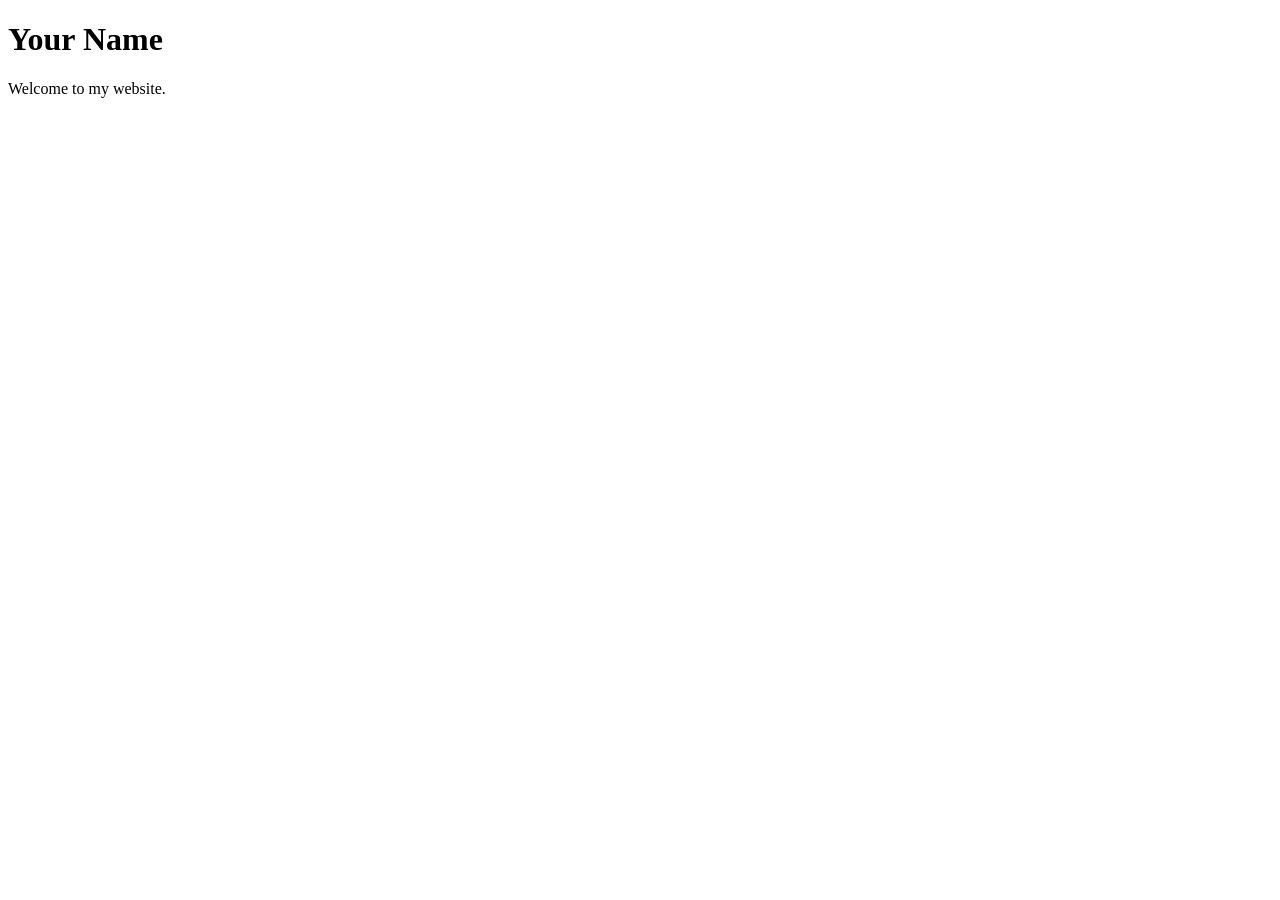
==== index.html @ 4a32dfa7 "Create initial homepage" ====
<!DOCTYPE html>
<html lang="en">
<head>
  <meta charset="UTF-8">
  <meta name="viewport" content="width=device-width, initial-scale=1.0">
  <title>Your Name</title>
</head>
<body>
  <h1>Your Name</h1>
  <p>Welcome to my website.</p>
</body>
</html>
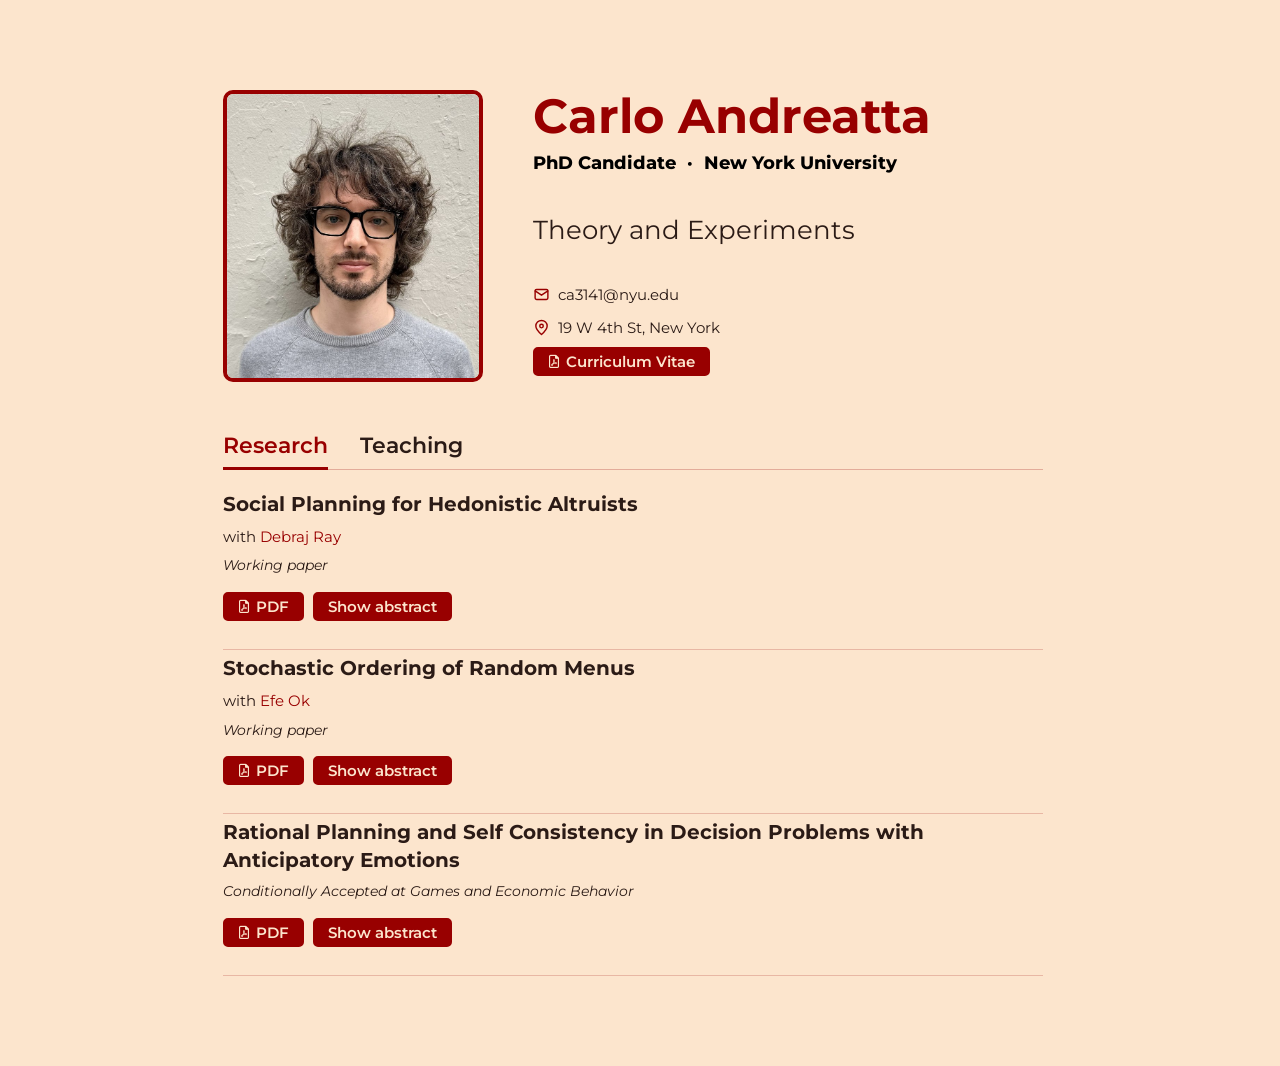
==== commit 553140fc: "Build personal website" ====
--- a/index.html
+++ b/index.html
@@ -1,12 +1,278 @@
 <!DOCTYPE html>
 <html lang="en">
+<link rel="preconnect" href="https://fonts.googleapis.com">
+<link rel="preconnect" href="https://fonts.gstatic.com" crossorigin>
+<link href="https://fonts.googleapis.com/css2?family=Montserrat:wght@400;500;600;700&display=swap" rel="stylesheet">
+<link rel="stylesheet" href="style.css">
+
 <head>
+  <link rel="stylesheet" href="https://cdnjs.cloudflare.com/ajax/libs/font-awesome/6.0.0/css/all.min.css">
   <meta charset="UTF-8">
   <meta name="viewport" content="width=device-width, initial-scale=1.0">
   <title>Your Name</title>
 </head>
+
 <body>
-  <h1>Your Name</h1>
-  <p>Welcome to my website.</p>
+  <main class="page">
+    <section class="intro">
+      <img class="profile-photo" src="assets/profile/profile-720.jpeg" alt="Portrait of Your Name">
+
+      <div class="intro-text">
+        <h1>Carlo Andreatta</h1>
+
+        <p class="subtitle">
+          PhD Candidate <span class="separator">·</span> New York University
+        </p>
+
+        <p class="tagline">
+          Theory and Experiments
+        </p>
+
+        <p class="contact-line">
+          <svg class="text-icon" viewBox="0 0 24 24" aria-hidden="true">
+            <rect x="3" y="5" width="18" height="14" rx="2"></rect>
+            <path d="M3 7l9 6 9-6"></path>
+          </svg>
+
+          ca3141@nyu.edu
+        </p>
+
+        <p class="contact-line">
+          <svg class="text-icon" viewBox="0 0 24 24" aria-hidden="true">
+            <path d="M20 10c0 5-8 12-8 12S4 15 4 10a8 8 0 1 1 16 0z"></path>
+            <circle cx="12" cy="10" r="2.5"></circle>
+          </svg>
+
+          19 W 4th St, New York
+        <div class="buttons">
+          <a class="button" href="assets/profile/CV.pdf" target="_blank">
+            <i class="fa-regular fa-file-pdf" aria-hidden="true"></i>
+            <span>Curriculum Vitae</span>
+          </a>
+
+        </div>
+      </div>
+
+
+    </section>
+    <nav class="tabs" aria-label="Page sections">
+      <button type="button" class="tab-button active" data-tab="research">
+        Research
+      </button>
+
+      <button type="button" class="tab-button" data-tab="teaching">
+        Teaching
+      </button>
+
+
+    </nav>
+
+    <section class="tab-panel active" id="research">
+
+      <article class="research-item">
+        <h3 class="paper-title">
+          Social Planning for Hedonistic Altruists
+        </h3>
+
+        <p class="paper-authors">
+          with
+          <a href="https://debrajray.com/" target="_blank" rel="noopener">
+            Debraj Ray
+          </a>
+        </p>
+
+        <p class="paper-status">
+          Working paper
+        </p>
+
+        <div class="paper-actions">
+          <a class="button" href="assets/papers/AndreattaRayHedonistic.pdf" target="_blank" rel="noopener">
+            <i class="fa-regular fa-file-pdf" aria-hidden="true"></i>
+            <span>PDF</span>
+          </a>
+
+          <button type="button" class="button research-toggle">
+            Show abstract
+          </button>
+        </div>
+
+        <div class="research-extra" hidden>
+          <p>
+            We study the welfare consequences of social planning for citizens who display hedonistic altruism towards
+            the next generation. A social planner must effectively be more patient than its citizens, even if
+            <em>every</em> citizen has the same discount factor, but the planner also exhibit time inconsistency and has
+            systematic future bias. We presume that successive generations of planners cannot bind one another to a
+            course of action. Our main result states that every equilibrium policy with positive consumption that is
+            nondecreasing in initial output must be either <em>fully</em> Pareto optimal, or "consumption inefficient"
+            in the sense of Malinvaud (1953) and Phelps (1962, 1965). Moreover, we provide sufficient conditions for
+            either outcome to occur.
+          </p>
+        </div>
+
+      </article>
+
+      <article class="research-item">
+        <h3 class="paper-title">
+          Stochastic Ordering of Random Menus
+        </h3>
+
+        <p class="paper-authors">
+          with
+          <a href="https://sites.google.com/a/nyu.edu/efeok/" target="_blank" rel="noopener">
+            Efe Ok
+          </a>
+        </p>
+
+        <p class="paper-status">
+          Working paper
+        </p>
+
+        <div class="paper-actions">
+          <a class="button" href="assets/papers/AndreattaOkStochastic.pdf" target="_blank" rel="noopener">
+            <i class="fa-regular fa-file-pdf" aria-hidden="true"></i>
+            <span>PDF</span>
+          </a>
+          <button type="button" class="button research-toggle">
+            Show abstract
+          </button>
+        </div>
+
+        <div class="research-extra" hidden>
+          <p>
+            We introduce a notion of first-order stochastic dominance for random feasible sets (= menus) in a suitably
+            ordered alternative space, by using indirect (Bernoulli) utilities. This notion generalizes the classical
+            stochastic ordering of random variables, and enjoys similar characterizations and properties, albeit, now in
+            terms of the Choquet integral instead of the Lebesgue integral. We provide several illustrations that
+            demonstrate how our ordering may be used in economic contexts. In particular, we examine how one may use
+            this ordering to make monotone comparative statics in the context of random budget sets, cores of random
+            cooperative games, choice correspondences on random menus, and ex ante profit maximization. We derive
+            various characterizations and properties of our stochastic ordering.
+          </p>
+        </div>
+
+      </article>
+
+      <article class="research-item">
+        <h3 class="paper-title">
+          Rational Planning and Self Consistency in Decision Problems with Anticipatory Emotions
+        </h3>
+
+
+        <p class="paper-status">
+          Conditionally Accepted at Games and Economic Behavior
+        </p>
+
+        <div class="paper-actions">
+          <a class="button" href="assets/papers/AndreattaPlanning.pdf" target="_blank" rel="noopener">
+            <i class="fa-regular fa-file-pdf" aria-hidden="true"></i>
+            <span>PDF</span>
+          </a>
+
+          <button type="button" class="button research-toggle">
+            Show abstract
+          </button>
+        </div>
+
+        <div class="research-extra" hidden>
+          <p>
+            Belief-dependent preferences capture psychological motivations such as emotions and image concerns. To
+            manage certain emotions, some agents may prefer <em>not</em> to premeditate their behavior, but to remain
+            undecided and act spontaneously. This raises conceptual and analytical challenges. We show that a rational
+            agent never needs to act spontaneously if, at every history, his decision utility does not depend on what he
+            planned to do at past or counterfactual histories. Decision problems with anticipatory emotions are a common
+            class of psychological games where this property holds. To illustrate, we study the effects of savoring and
+            dread on intertemporal choice. We find that behavior with and without commitment only coincides if the
+            agent's emotions are very mild or very intense. Dynamic inconsistency arises for an intermediate range of
+            emotional intensity.
+          </p>
+        </div>
+
+      </article>
+    </section>
+
+    <section class="tab-panel" id="teaching">
+
+      <article class="teaching-item">
+        <h3 class="institution-name">
+          New York University (TA)
+        </h3>
+
+        <ul class="course-list">
+          <li>
+            <div class="course-row">
+              <span class="course-name">
+                ECON-GA 1023: Microeconomics I (PhD)
+              </span>
+
+              <div class="evaluation-links">
+                <a class="button evaluation-button" href="assets/evaluations/FA25.pdf" target="_blank" rel="noopener">
+                  Fall 2025
+                </a>
+
+                <a class="button evaluation-button" href="assets/evaluations/micro-spring-2026.pdf" target="_blank"
+                  rel="noopener">
+                  Fall 2026
+                </a>
+              </div>
+            </div>
+          </li>
+        </ul>
+      </article>
+    </section>
+
+    <section class="tab-panel" id="personal">
+      <p>Coming soon.</p>
+    </section>
+
+    <script>
+      document.addEventListener("DOMContentLoaded", function () {
+        const tabButtons = document.querySelectorAll(".tab-button");
+        const tabPanels = document.querySelectorAll(".tab-panel");
+
+        tabButtons.forEach(function (button) {
+          button.addEventListener("click", function () {
+            const selectedTab = button.getAttribute("data-tab");
+
+            tabButtons.forEach(function (item) {
+              item.classList.remove("active");
+            });
+
+            tabPanels.forEach(function (panel) {
+              panel.classList.remove("active");
+            });
+
+            button.classList.add("active");
+
+            const selectedPanel = document.getElementById(selectedTab);
+
+            if (selectedPanel) {
+              selectedPanel.classList.add("active");
+            }
+          });
+        });
+      });
+    </script>
+    <script>
+      document.querySelectorAll(".research-item").forEach(function (article) {
+        const button = article.querySelector(".research-toggle");
+        const abstract = article.querySelector(".research-extra");
+
+        if (!button || !abstract) {
+          return;
+        }
+
+        button.addEventListener("click", function () {
+          if (abstract.hidden) {
+            abstract.hidden = false;
+            button.textContent = "Hide abstract";
+          } else {
+            abstract.hidden = true;
+            button.textContent = "Show abstract";
+          }
+        });
+      });
+    </script>
+  </main>
 </body>
-</html>
+
+</html>
--- a/style.css
+++ b/style.css
@@ -0,0 +1,320 @@
+* {
+    box-sizing: border-box;
+}
+
+html {
+  overflow-y: scroll;
+  scrollbar-gutter: stable;
+}
+
+body {
+    margin: 0;
+    background-color: #fce5cd;
+    color: #2b1b16;
+    font-family: "Montserrat", sans-serif;
+    line-height: 1.7;
+}
+
+.page {
+    width: min(820px, calc(100% - 40px));
+    margin: 0 auto;
+    padding: 90px 0;
+}
+
+.intro {
+    display: grid;
+    grid-template-columns: 240px minmax(0, 1fr);
+    gap: 70px;
+    align-items: start;
+}
+
+.intro-description {
+    margin: 0 0 18px;
+    font-size: 16px;
+    font-weight: 400;
+    line-height: 1.6;
+}
+
+h1 {
+    color: #980000;
+    font-size: 48px;
+    line-height: 1.1;
+    margin: 0 0 5px;
+}
+
+.subtitle {
+    color: #000;
+    font-size: 18px;
+    font-weight: 750;
+    margin: 0 0 34px;
+}
+
+.tagline {
+    max-width: 590px;
+    margin: 0 0 32px;
+    font-size: 26px;
+    font-weight: 401;
+    line-height: 1.45;
+}
+
+.separator {
+    display: inline-block;
+    margin: 0 6px;
+}
+
+.bio {
+    max-width: 590px;
+    margin: 0 0 32px;
+}
+
+.buttons {
+    display: flex;
+    flex-wrap: wrap;
+    gap: 12px;
+}
+
+.contact-line {
+  display: flex;
+  align-items: center;
+  gap: 8px;
+  margin: 7px 0;
+  font-size: 15px;
+  font-weight: 400;
+}
+
+.text-icon {
+  width: 17px;
+  height: 17px;
+  flex-shrink: 0;
+  fill: none;
+  stroke: #980000;
+  stroke-width: 2;
+  stroke-linecap: round;
+  stroke-linejoin: round;
+}
+
+.contact-line a {
+  color: inherit;
+  text-decoration: none;
+}
+
+.button {
+  display: inline-flex;
+  align-items: center;
+  gap: 7px;
+  padding: 5px 13px;
+  border: 2px solid #980000;
+  border-radius: 5px;
+  background-color: #980000;
+  color: #fce5cd;
+  font-size: 15px;
+  font-weight: 600;
+  text-decoration: none;
+  font-family: "Montserrat", sans-serif;
+  cursor: pointer;
+  transition: background-color 0.2s, color 0.2s;
+}
+
+.button {
+  line-height: 1;
+  gap: 5px;
+}
+
+.button i {
+  display: inline-flex;
+  align-items: center;
+  justify-content: center;
+  width: 13px;
+  height: 13px;
+  font-size: 13px;
+  line-height: 1;
+}
+
+.button:hover {
+  background-color: transparent;
+  color: #980000;
+}
+
+.profile-photo {
+    display: block;
+    width: 260px;
+    height: auto;
+    border: 4px solid #980000;
+    border-radius: 10px;
+}
+
+.tabs {
+  display: flex;
+  gap: 32px;
+  margin-top: 40px;
+  border-bottom: 1px solid rgba(152, 0, 0, 0.25);
+}
+
+.tab-button {
+  appearance: none;
+  position: relative;
+  padding: 10px 0;
+  border: 0;
+  background: none;
+  color: #2b1b16;
+  font-family: "Montserrat", sans-serif;
+  font-size: 22px;
+  font-weight: 600;
+  cursor: pointer;
+}
+
+.tab-button:hover {
+  color: #980000;
+}
+
+.tab-button.active {
+  color: #980000;
+}
+
+.tab-button.active::after {
+  position: absolute;
+  right: 0;
+  bottom: -1px;
+  left: 0;
+  height: 3px;
+  background-color: #980000;
+  content: "";
+}
+
+.tab-panel {
+  display: none;
+  padding-top: 16px;
+}
+
+.tab-panel.active {
+  display: block;
+}
+
+.research-item {
+  padding: 4px 0 28px;
+  border-bottom: 1px solid rgba(152, 0, 0, 0.2);
+}
+
+.paper-title {
+  margin: 0 0 6px;
+  color: #2b1b16;
+  font-size: 20px;
+  line-height: 1.4;
+}
+
+.paper-authors {
+  margin: 0 0 5px;
+  font-size: 15px;
+}
+
+.paper-authors a {
+  color: #980000;
+  text-decoration: none;
+}
+
+.paper-authors a:hover {
+  text-decoration: underline;
+}
+
+.paper-status {
+  margin: 0;
+  font-size: 14px;
+  font-style: italic;
+}
+
+.paper-actions {
+  display: flex;
+  flex-wrap: wrap;
+  align-items: center;
+  gap: 9px;
+  margin-top: 14px;
+}
+
+.research-extra {
+  margin-top: 18px;
+  padding-left: 16px;
+  border-left: 3px solid #980000;
+  font-size: 15px;
+  line-height: 1.7;
+}
+
+.research-extra p {
+  margin: 0;
+}
+
+.teaching-item {
+  padding: 20px 0;
+  border-bottom: 1px solid rgba(152, 0, 0, 0.45);
+}
+
+.teaching-item:first-of-type {
+  padding-top: 4px;
+}
+
+.institution-name {
+  margin: 0 0 10px;
+  color: #2b1b16;
+  font-size: 19px;
+  font-weight: 700;
+}
+
+.course-list {
+  margin: 0;
+  padding-left: 21px;
+}
+
+.course-list li {
+  margin: 6px 0;
+  font-size: 15px;
+  font-weight: 400;
+  line-height: 1.6;
+}
+
+.course-list li::marker {
+  color: #980000;
+}
+
+.course-row {
+  display: grid;
+  grid-template-columns: minmax(0, 1fr) auto;
+  align-items: center;
+  gap: 20px;
+}
+
+.evaluation-links {
+  display: flex;
+  flex-wrap: wrap;
+  justify-content: flex-end;
+  gap: 7px;
+}
+
+@media (max-width: 700px) {
+    .page {
+        padding: 50px 0;
+    }
+
+    .intro {
+        grid-template-columns: 1fr;
+        gap: 35px;
+    }
+
+    h1 {
+        font-size: 38px;
+    }
+
+    .profile-photo {
+        width: 100%;
+        max-width: 240px;
+    }
+
+.course-row {
+    display: flex;
+    flex-direction: column;
+    align-items: flex-start;
+    gap: 8px;
+  }
+
+  .evaluation-links {
+    justify-content: flex-start;
+  }
+}
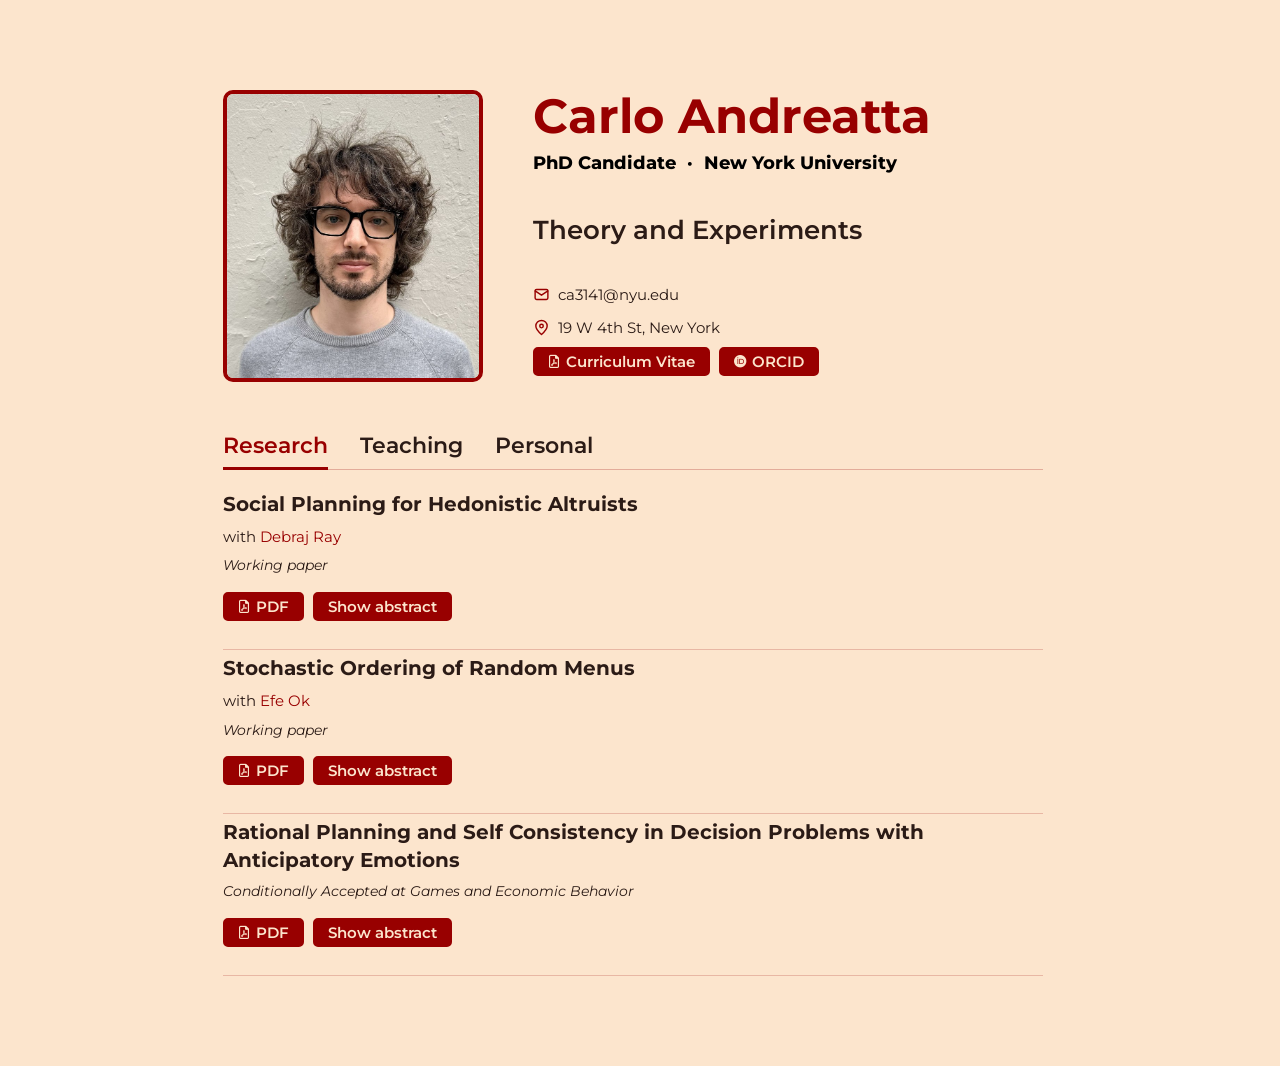
==== commit 18eb1377: "Favicon Logo" ====
--- a/index.html
+++ b/index.html
@@ -9,13 +9,14 @@
   <link rel="stylesheet" href="https://cdnjs.cloudflare.com/ajax/libs/font-awesome/6.0.0/css/all.min.css">
   <meta charset="UTF-8">
   <meta name="viewport" content="width=device-width, initial-scale=1.0">
-  <title>Your Name</title>
+  <title>Carlo Andreatta</title>
+  <link rel="icon" type="image/png" href="assets/profile/favicon.png">
 </head>
 
 <body>
   <main class="page">
     <section class="intro">
-      <img class="profile-photo" src="assets/profile/profile-720.jpeg" alt="Portrait of Your Name">
+      <img class="profile-photo" src="assets/profile/profile-720.jpeg" alt="Portrait of Carlo Andreatta">
 
       <div class="intro-text">
         <h1>Carlo Andreatta</h1>
@@ -49,7 +50,10 @@
             <i class="fa-regular fa-file-pdf" aria-hidden="true"></i>
             <span>Curriculum Vitae</span>
           </a>
-
+          <a class="button" href="https://orcid.org/0009-0006-2400-6417" target="_blank" rel="noopener">
+            <i class="fa-brands fa-orcid" aria-hidden="true"></i>
+            <span>ORCID</span>
+          </a>
         </div>
       </div>
 
@@ -62,6 +66,10 @@
 
       <button type="button" class="tab-button" data-tab="teaching">
         Teaching
+      </button>
+
+      <button type="button" class="tab-button" data-tab="personal">
+        Personal
       </button>
 
 
@@ -221,7 +229,14 @@
     </section>
 
     <section class="tab-panel" id="personal">
-      <p>Coming soon.</p>
+
+      <article class="personal-item">
+        <h3 class="paper-title">
+          Iside (2007 - 2026)
+        </h3>
+
+        <img class="personal-image" src="assets/personal/cats/iside1.png" alt="Iside 1">
+      </article>
     </section>
 
     <script>
--- a/style.css
+++ b/style.css
@@ -53,7 +53,7 @@
     max-width: 590px;
     margin: 0 0 32px;
     font-size: 26px;
-    font-weight: 401;
+    font-weight: 600;
     line-height: 1.45;
 }
 
@@ -70,7 +70,7 @@
 .buttons {
     display: flex;
     flex-wrap: wrap;
-    gap: 12px;
+    gap: 9px;
 }
 
 .contact-line {
@@ -285,8 +285,21 @@
   display: flex;
   flex-wrap: wrap;
   justify-content: flex-end;
-  gap: 7px;
-}
+  gap: 9px;
+}
+
+.personal-item {
+  padding: 4px 0 28px;
+}
+
+.personal-image {
+    display: block;
+    width: 260px;
+    height: auto;
+    border: 4px solid #980000;
+    border-radius: 10px;
+}
+
 
 @media (max-width: 700px) {
     .page {
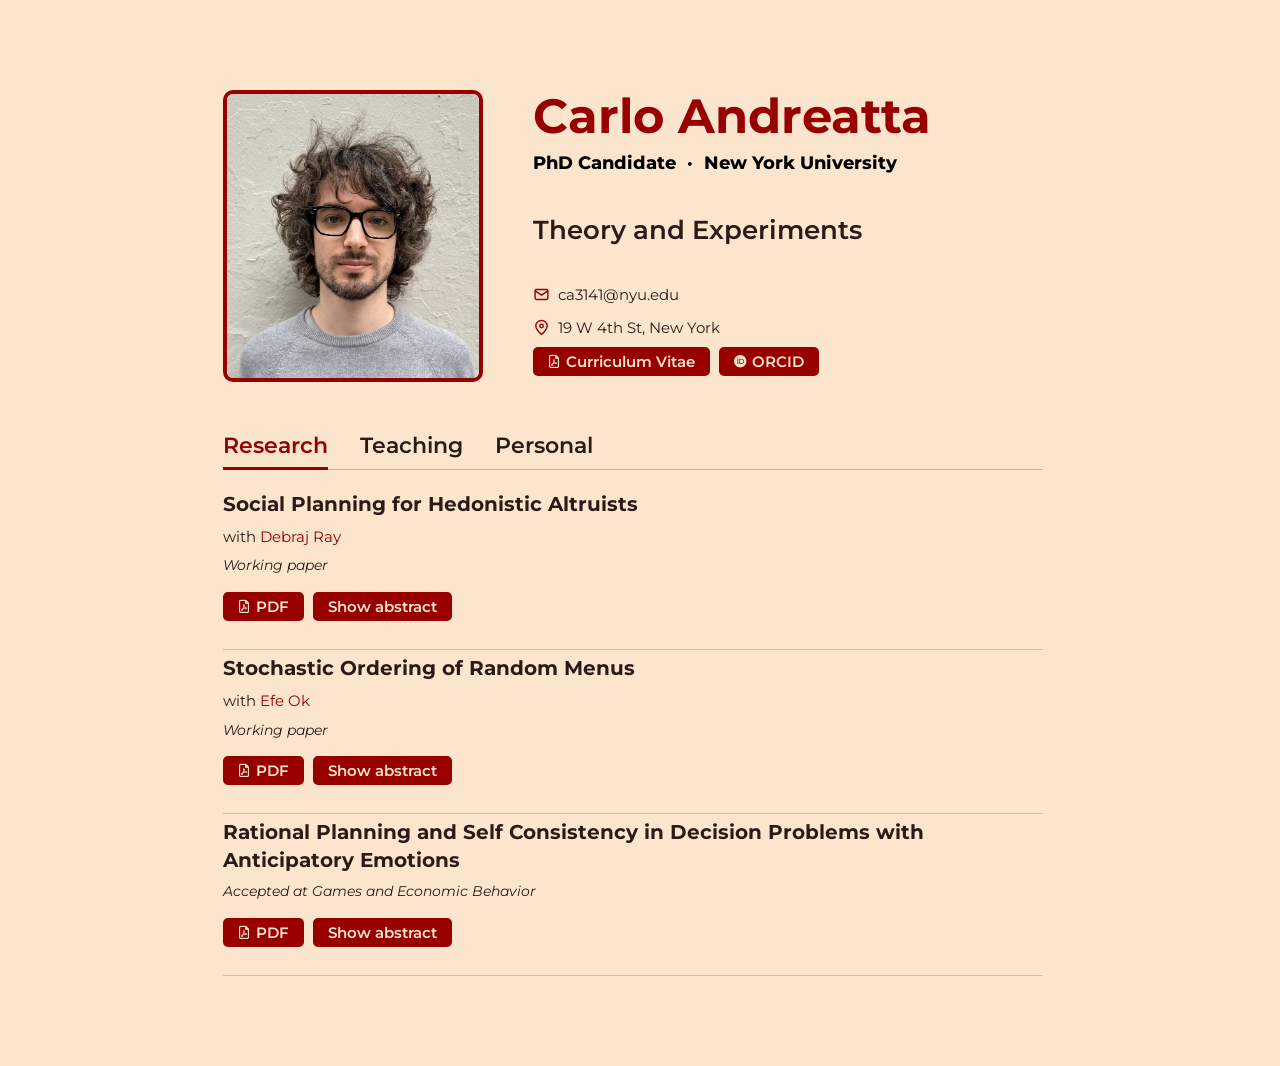
==== commit 729e091c: "GEB Accepted" ====
--- a/index.html
+++ b/index.html
@@ -6,6 +6,7 @@
 <link rel="stylesheet" href="style.css">
 
 <head>
+  <meta name="description" content="PhD Candidate, New York University.">
   <link rel="stylesheet" href="https://cdnjs.cloudflare.com/ajax/libs/font-awesome/6.0.0/css/all.min.css">
   <meta charset="UTF-8">
   <meta name="viewport" content="width=device-width, initial-scale=1.0">
@@ -107,8 +108,8 @@
         <div class="research-extra" hidden>
           <p>
             We study the welfare consequences of social planning for citizens who display hedonistic altruism towards
-            the next generation. A social planner must effectively be more patient than its citizens, even if
-            <em>every</em> citizen has the same discount factor, but the planner also exhibit time inconsistency and has
+            the next generations. A social planner must effectively be more patient than its citizens, even if
+            <em>every</em> citizen has the same discount factor, but the planner also exhibits time inconsistency and has
             systematic future bias. We presume that successive generations of planners cannot bind one another to a
             course of action. Our main result states that every equilibrium policy with positive consumption that is
             nondecreasing in initial output must be either <em>fully</em> Pareto optimal, or "consumption inefficient"
@@ -167,7 +168,7 @@
 
 
         <p class="paper-status">
-          Conditionally Accepted at Games and Economic Behavior
+          Accepted at Games and Economic Behavior
         </p>
 
         <div class="paper-actions">
